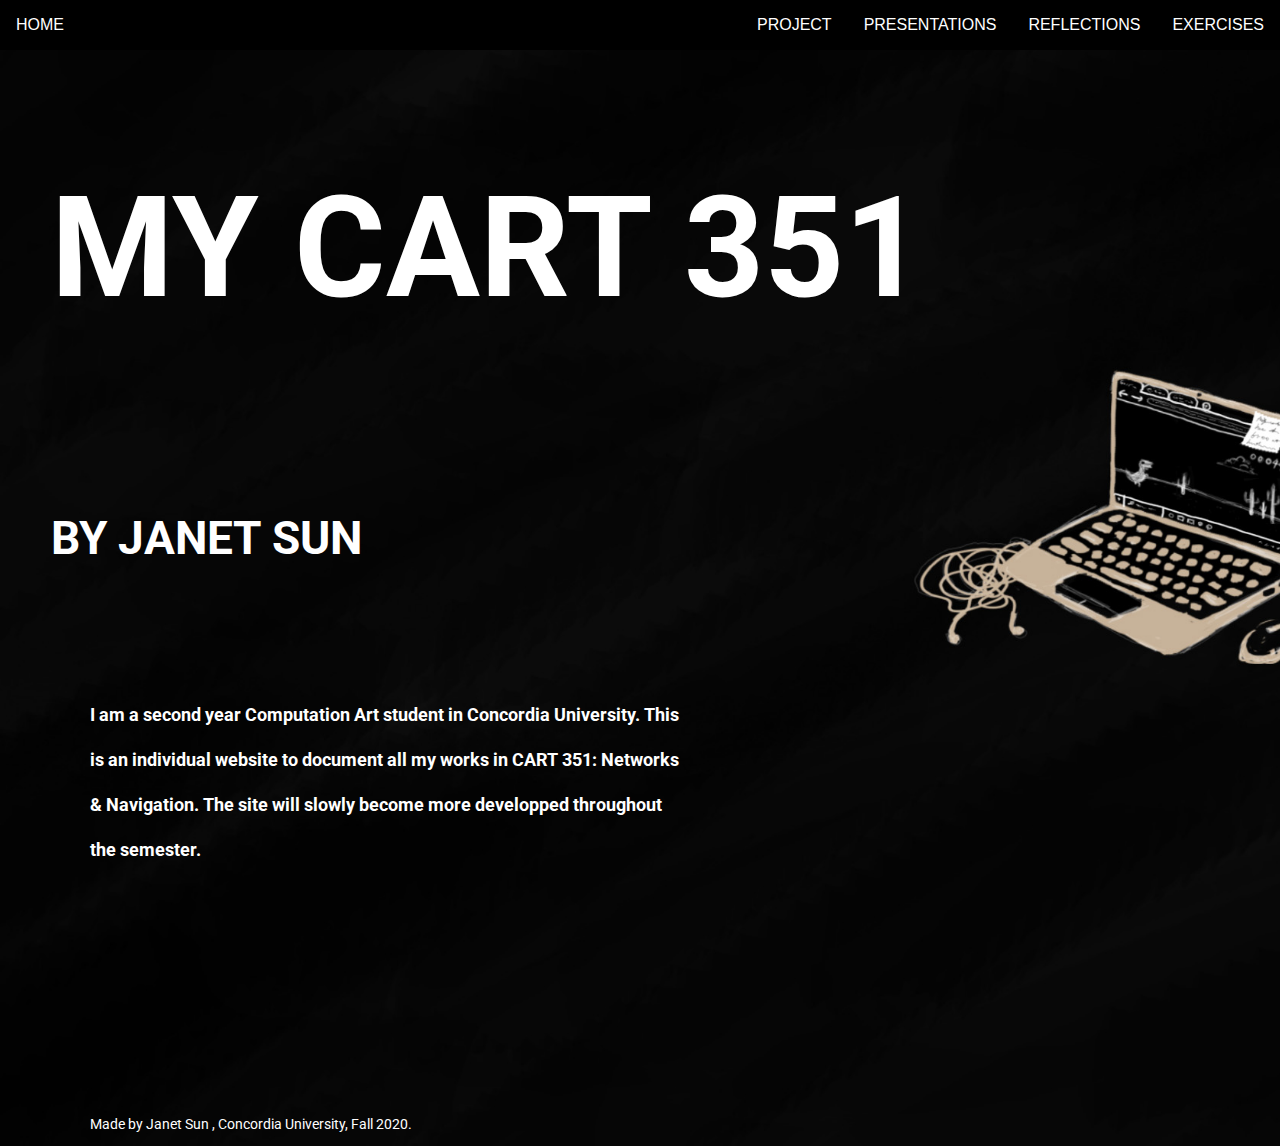
==== website/index.html @ c3209274 "add template" ====
<!DOCTYPE html>
<html>

<head>
  <title>CART 351 HOME PAGE</title>
  <link rel="stylesheet" type="text/css" href="css/main.css">
  <link href="https://fonts.googleapis.com/css2?family=Roboto:wght@100&display=swap" rel="stylesheet">
</head>

<body>

  <!--the navigation bar on top with drop down -->
  <div class="navigation">
     <button class="dropbtn"><a href="index.html">HOME</a></button>
    <div class="dropdown" style="float:right" >
      <button class="dropbtn">EXERCISES</button>
      <div class="dropdown-content">
        <a href="exercise1.html">0001</a>
        <a href="exercise2.html">0002</a>
        <a href="exercise3.html">0003</a>
        <a href="exercise4.html">0004</a>
        <a href="exercise5.html">0005</a>
        <a href="exercise6.html">0006</a>
        <a href="exercise7.html">0007</a>
        <a href="exercise8.html">0008</a>
      </div>
    </div>
    <div class="dropdown"style="float:right">
      <button class="dropbtn">REFLECTIONS</button>
      <div class="dropdown-content">
        <a href="reflection1.html">0001</a>
        <a href="reflection2.html">0002</a>
        <a href="reflection3.html">0003</a>
        <a href="reflection4.html">0004</a>
      </div>
    </div>

    <div class="dropdown"style="float:right">
      <button class="dropbtn">PRESENTATIONS</button>
      <div class="dropdown-content">
        <a href="presentation1.html">TECHNICAL</a>
        <a href="presentation2.html">RESEARCH</a>
      </div>
    </div>

    <div class="dropdown"style="float:right">
      <button class="dropbtn">PROJECT</button>
      <div class="dropdown-content">
        <a href="prototype.html">PROTOTYPE</a>
        <a href="final.html">FINAL</a>
      </div>
    </div>

  </div>
  </div>

  <!-- the header div -->
  <header>
    <h2>MY CART 351</h2>
    <br>
    <h3> BY JANET SUN </h3>
    <br><br><br>
    <h4>
      <p>I am a second year Computation Art student in Concordia University. This is an individual website to document all my works in CART 351: Networks & Navigation. The site will slowly become more developped throughout the semester.</p>
    </h4>
  </header>

  <!-- the footer div -->
  <footer>
    <p> Made by Janet Sun , Concordia University, Fall 2020. </p>
  </footer>
</body>

</html>
---- website/css/main.css ----
body{
  margin: 0;
  padding: 0;
  color: white;
  font-family: 'Roboto', sans-serif;
  background-image: url(../images/bg.jpg);
  background-repeat: no-repeat;
  background-color: black;
  background-size: cover;
}

.navigation {
  position: sticky;
  list-style-type: none;
  z-index: 1;
  top: 0;
  width: 100%;
  margin: 0;
  padding: 0;
  background-color: black;
}

.dropbtn {
  background-color: black;
  color: white;
  padding: 16px;
  font-size: 16px;
  border: none;
}

.dropdown {
  position: relative;
  display: inline-block;
}

.dropdown-content {
  display: none;
  position: absolute;
  background-color: #black;
  color: white;
  min-width: 160px;
  box-shadow: 0px 8px 16px 0px rgba(0,0,0,0.2);
  z-index: 1;
}

.dropdown-content a {
  color: #7d7d7d;
  padding: 12px 16px;
  text-decoration: none;
  display: block;
}

.dropdown-content a:hover {
  background-color: black;
  color: white;
}

.dropdown:hover .dropdown-content {
  display: block;
}

.dropdown:hover .dropbtn {
  background-color: white;
  color: black;
}

a{
  color: white;
  text-decoration: none;
}

h2{
  position: relative;
  left: 4%;
  text-align: left;
  font-size: 140px;
}

h2:hover {
  text-shadow: 0 0 7px #b8b8b8;
}

h3{
  position: relative;
  left: 4%;
  text-align: left;
  font-size: 46px;
}

h4{
  position: relative;
  left: 7%;
  height: 400px;
  width: 600px;
  text-align: left;
  font-size: 18px;
  line-height: 2.5;
}

footer{
  position: relative;
  left: 7%;
  text-align: left;
  font-size: 14px;
}
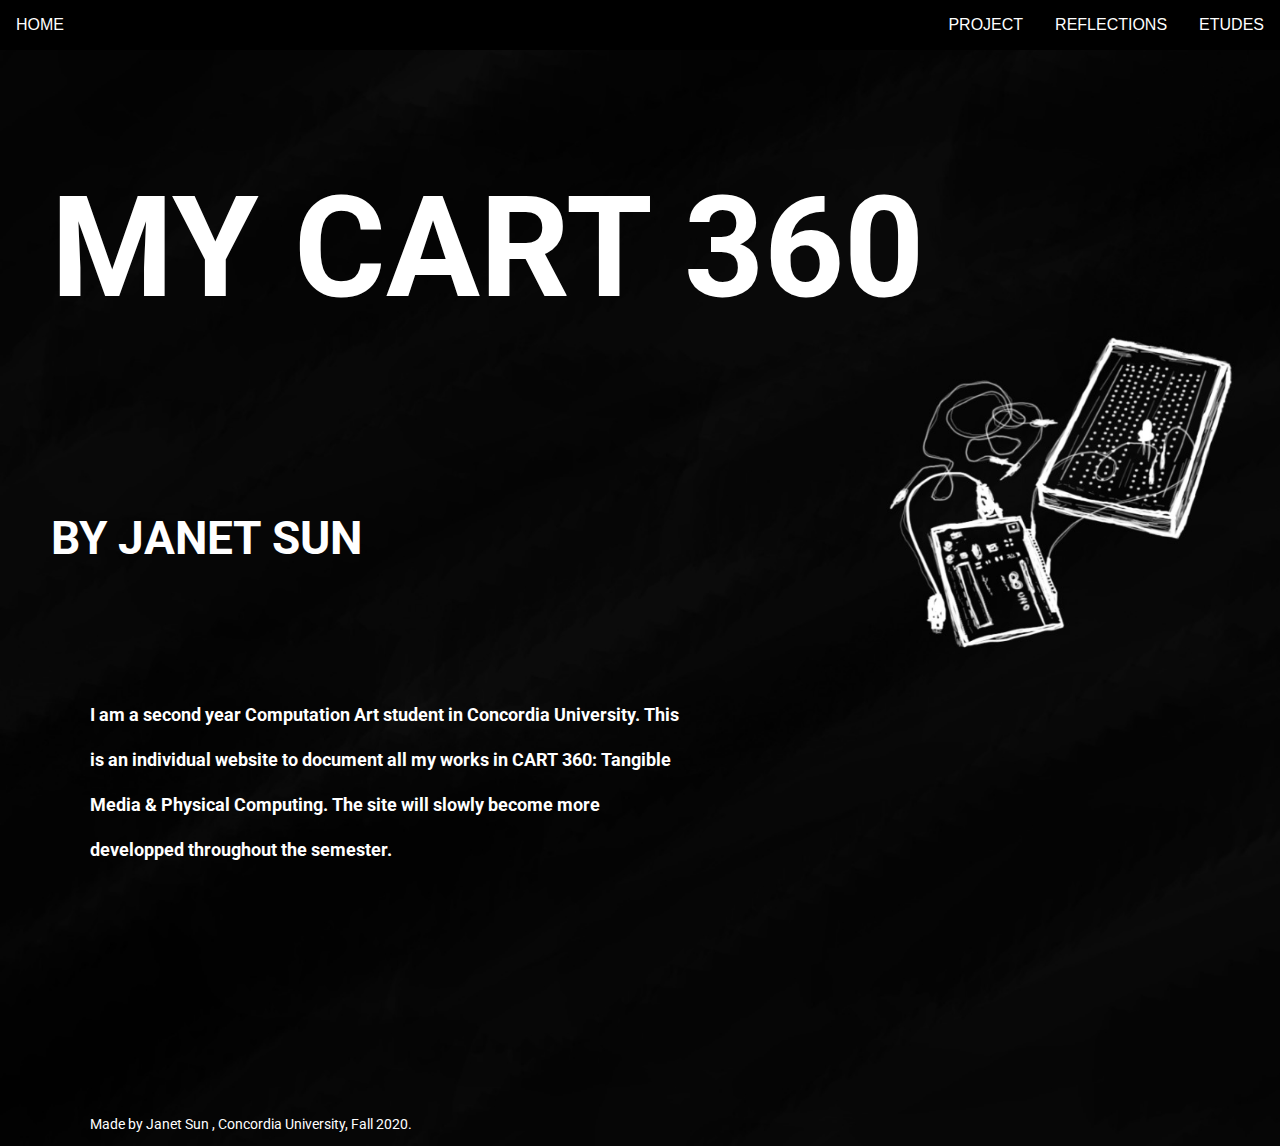
==== commit 61d6d9d4: "update image" ====
--- a/website/index.html
+++ b/website/index.html
@@ -13,16 +13,14 @@
   <div class="navigation">
      <button class="dropbtn"><a href="index.html">HOME</a></button>
     <div class="dropdown" style="float:right" >
-      <button class="dropbtn">EXERCISES</button>
+      <button class="dropbtn">ETUDES</button>
       <div class="dropdown-content">
-        <a href="exercise1.html">0001</a>
-        <a href="exercise2.html">0002</a>
-        <a href="exercise3.html">0003</a>
-        <a href="exercise4.html">0004</a>
-        <a href="exercise5.html">0005</a>
-        <a href="exercise6.html">0006</a>
-        <a href="exercise7.html">0007</a>
-        <a href="exercise8.html">0008</a>
+        <a href="etude1.html">0001</a>
+        <a href="etude2.html">0002</a>
+        <a href="etude3.html">0003</a>
+        <a href="etude4.html">0004</a>
+        <a href="etude5.html">0005</a>
+        <a href="etude6.html">0006</a>
       </div>
     </div>
     <div class="dropdown"style="float:right">
@@ -30,24 +28,15 @@
       <div class="dropdown-content">
         <a href="reflection1.html">0001</a>
         <a href="reflection2.html">0002</a>
-        <a href="reflection3.html">0003</a>
-        <a href="reflection4.html">0004</a>
-      </div>
-    </div>
-
-    <div class="dropdown"style="float:right">
-      <button class="dropbtn">PRESENTATIONS</button>
-      <div class="dropdown-content">
-        <a href="presentation1.html">TECHNICAL</a>
-        <a href="presentation2.html">RESEARCH</a>
       </div>
     </div>
 
     <div class="dropdown"style="float:right">
       <button class="dropbtn">PROJECT</button>
       <div class="dropdown-content">
+        <a href="prototype.html">PROPOSAL</a>
         <a href="prototype.html">PROTOTYPE</a>
-        <a href="final.html">FINAL</a>
+        <a href="artifact.html">ARTIFACT</a>
       </div>
     </div>
 
@@ -56,12 +45,12 @@
 
   <!-- the header div -->
   <header>
-    <h2>MY CART 351</h2>
+    <h2>MY CART 360</h2>
     <br>
     <h3> BY JANET SUN </h3>
     <br><br><br>
     <h4>
-      <p>I am a second year Computation Art student in Concordia University. This is an individual website to document all my works in CART 351: Networks & Navigation. The site will slowly become more developped throughout the semester.</p>
+      <p>I am a second year Computation Art student in Concordia University. This is an individual website to document all my works in CART 360: Tangible Media & Physical Computing. The site will slowly become more developped throughout the semester.</p>
     </h4>
   </header>
 
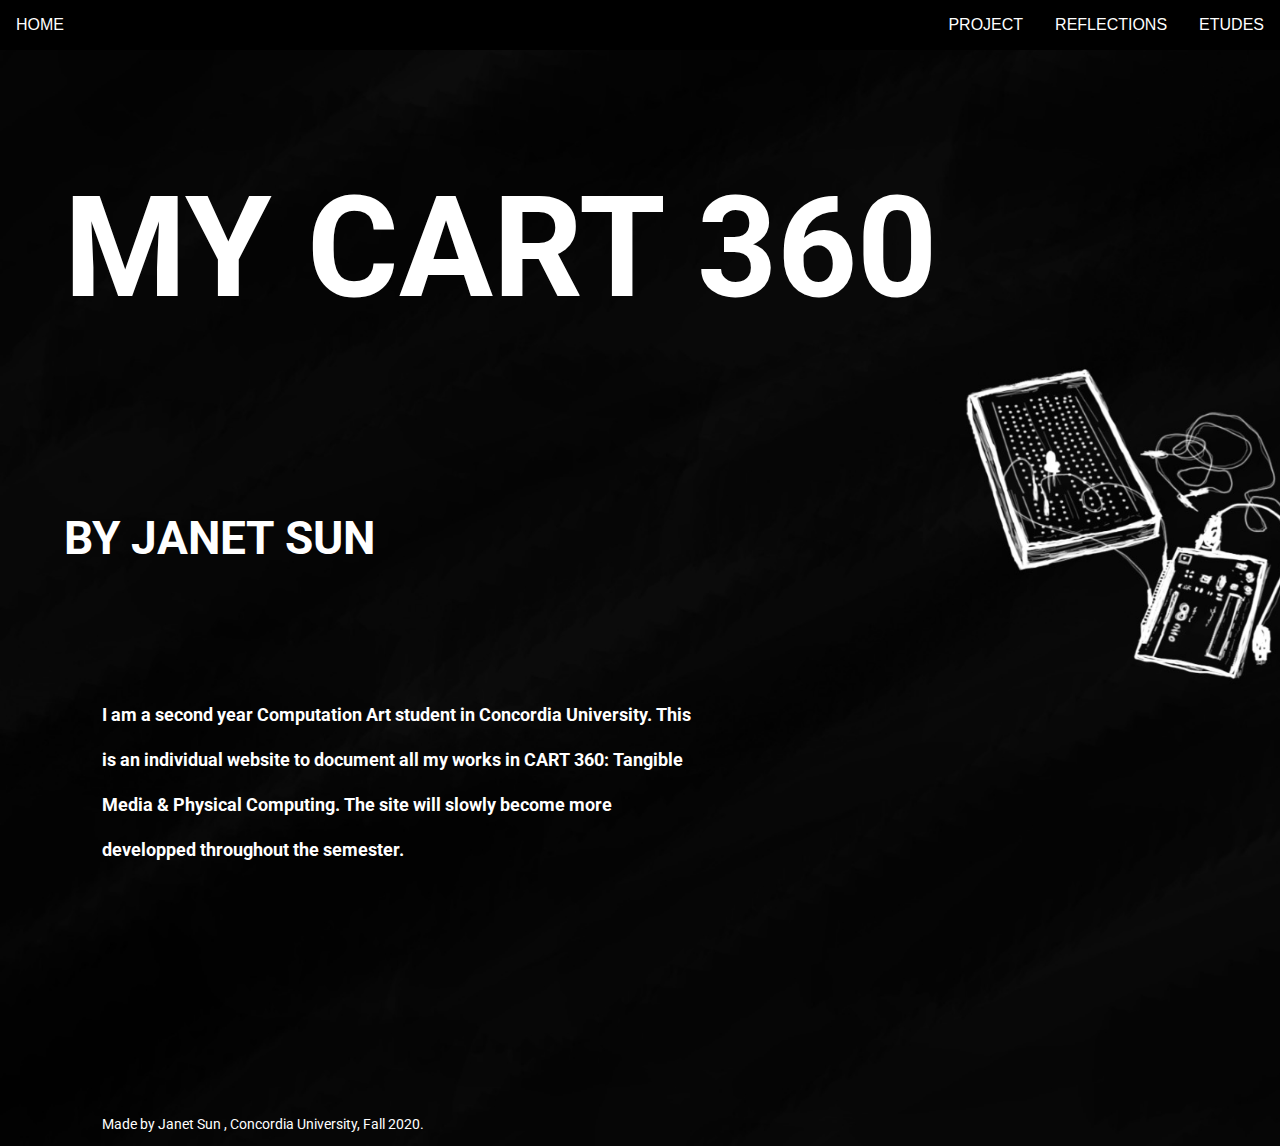
==== commit 9db9f047: "import proposal" ====
--- a/website/index.html
+++ b/website/index.html
@@ -2,7 +2,7 @@
 <html>
 
 <head>
-  <title>CART 351 HOME PAGE</title>
+  <title>CART 360 HOME PAGE</title>
   <link rel="stylesheet" type="text/css" href="css/main.css">
   <link href="https://fonts.googleapis.com/css2?family=Roboto:wght@100&display=swap" rel="stylesheet">
 </head>
@@ -34,7 +34,7 @@
     <div class="dropdown"style="float:right">
       <button class="dropbtn">PROJECT</button>
       <div class="dropdown-content">
-        <a href="prototype.html">PROPOSAL</a>
+        <a href="proposal.html">PROPOSAL</a>
         <a href="prototype.html">PROTOTYPE</a>
         <a href="artifact.html">ARTIFACT</a>
       </div>
@@ -51,6 +51,7 @@
     <br><br><br>
     <h4>
       <p>I am a second year Computation Art student in Concordia University. This is an individual website to document all my works in CART 360: Tangible Media & Physical Computing. The site will slowly become more developped throughout the semester.</p>
+
     </h4>
   </header>
 
--- a/website/css/main.css
+++ b/website/css/main.css
@@ -72,7 +72,7 @@
 
 h2{
   position: relative;
-  left: 4%;
+  left: 5%;
   text-align: left;
   font-size: 140px;
 }
@@ -83,14 +83,14 @@
 
 h3{
   position: relative;
-  left: 4%;
+  left: 5%;
   text-align: left;
   font-size: 46px;
 }
 
 h4{
   position: relative;
-  left: 7%;
+  left: 8%;
   height: 400px;
   width: 600px;
   text-align: left;
@@ -98,9 +98,31 @@
   line-height: 2.5;
 }
 
+h5{
+  position: relative;
+  left: 8%;
+  height: 400px;
+  width: 1000px;
+  text-align: left;
+  font-size: 18px;
+  line-height: 2.5;
+}
+.bold {
+  font-size: 150%;
+}
+
+.bold:hover {
+  text-shadow: 0 0 7px #b8b8b8;
+}
+
+.img {
+  position: relative;
+  display: block;
+  left: 7%;
+}
 footer{
   position: relative;
-  left: 7%;
+  left: 8%;
   text-align: left;
   font-size: 14px;
 }
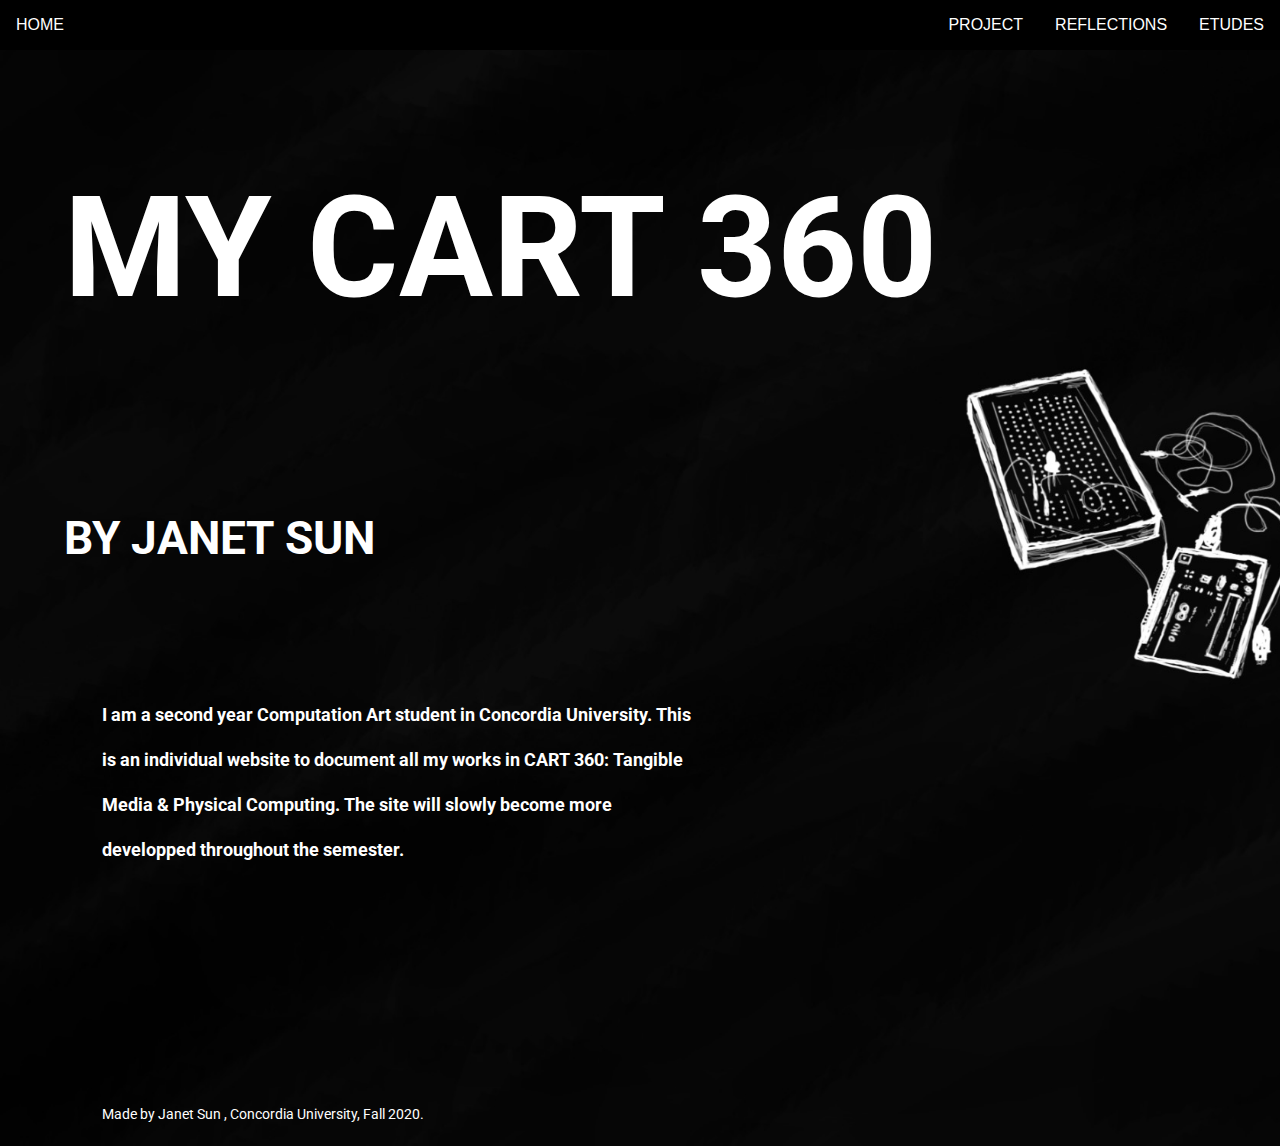
==== commit 3b5aae08: "artifact page" ====
--- a/website/index.html
+++ b/website/index.html
@@ -28,6 +28,7 @@
       <div class="dropdown-content">
         <a href="reflection1.html">0001</a>
         <a href="reflection2.html">0002</a>
+        <a href="reflection3.html">0003</a>
       </div>
     </div>
 
--- a/website/css/main.css
+++ b/website/css/main.css
@@ -120,8 +120,10 @@
   display: block;
   left: 7%;
 }
+
 footer{
   position: relative;
+  bottom: 10px;
   left: 8%;
   text-align: left;
   font-size: 14px;
